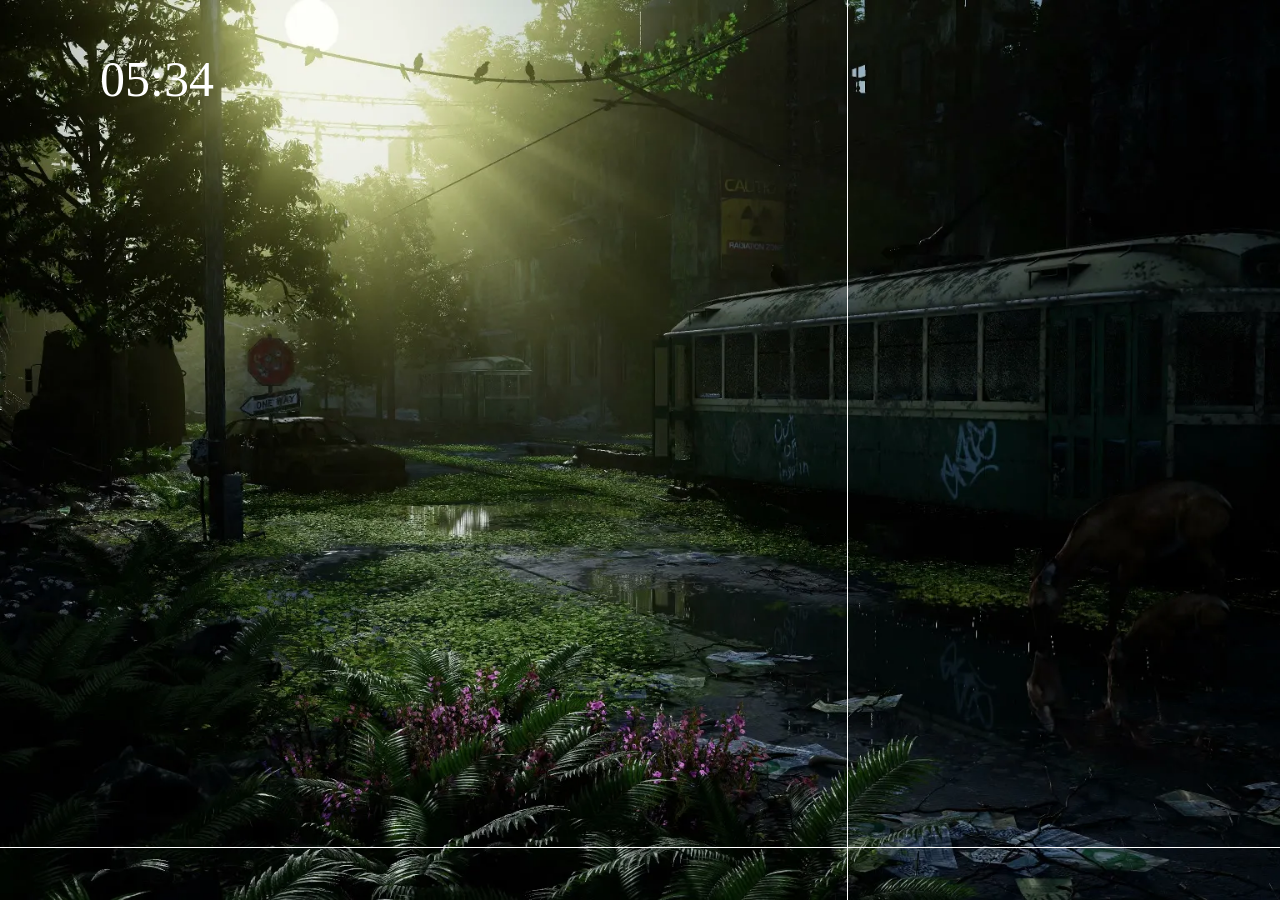
==== index.html @ 36e89e70 "新增AddrLinkGroup模块" ====
<!DOCTYPE html>
<html lang="zh-CN">
<head>
    <meta charset="UTF-8">
    <meta name="viewport" content="width=device-width, initial-scale=1.0">
    <title>1号星球</title>
    <link rel="stylesheet" href="Main/main.css">
    <script src="Plugin/jQuery/jquery-1.11.3.min.js" type="text/javascript" charset="utf-8"></script>
    <script defer src="Main/main.js"></script>
    <link rel="stylesheet" href="Plugin/Time/time.css">
    <script src="Plugin/Time/time.js"></script>
    <link rel="stylesheet" href="Plugin/AddrLinkGroup/addrLinkGroup.css">
    <script src="Plugin/AddrLinkGroup/addrLinkGroup.js"></script>
</head>
<body>
    <div id="top"></div>
    <div id="time-box">
        <div id="time_block">
            <div id="time_context">00:00</div>
            <div id="week_context">XX月XX日 星期X</div>
        </div>
    </div>
    <div id="search-box"></div>
    <div id="body"></div>
    <div id="bottom"></div>
    <div id="addrLinkGroup"></div>
</body>
</html>
---- Main/main.css ----
* {
    margin: 0;
    padding: 0;
    box-sizing: border-box;
}

#background-img,
#background-media {
  position: fixed;
  top: 0;
  left: 0;
  width: 100%;
  height: 100%;
  z-index: -1;
  object-fit: cover;
}


body {
    width: 1920px;
    margin: 0 auto;
}

#top {
    height: 50px;
}

#time-box {
    height: 100px;
    width: 100%;
}

#search-box {
    height: 60px;
}

#body {
    min-height: calc(100vh - 260px);
}

#bottom {
    height: 50px;
}
---- Plugin/Time/time.css ----
#time_block {
	height: 80px;
	color: white;
    text-align: left;
    margin-left: 100px;
}

#time_context {
    width: 100%;
    height: 60px;
    font-size: 50px;
}

#time_block:hover #week_context{
    visibility: visible;
}

#week_context {
    width: 100%;
    height: 20px;
    font-size: 15px;
    display: block;

    visibility: hidden;
}
---- Plugin/AddrLinkGroup/addrLinkGroup.css ----
#addrLinkGroup {
    position: fixed;
    top: calc(50% - 200px);
    left: 50%;
    transform: translate(-50%, -50%);
    min-width: 1000px;
    min-height: 80px;
    background-image: url("../../Image/Back_night.png");
    background-size: cover;
    background-position: center;
    border-radius: 10px;
    padding: 10px;
    opacity: 0;
    transition: opacity 0.5s ease;
    cursor: pointer;
}
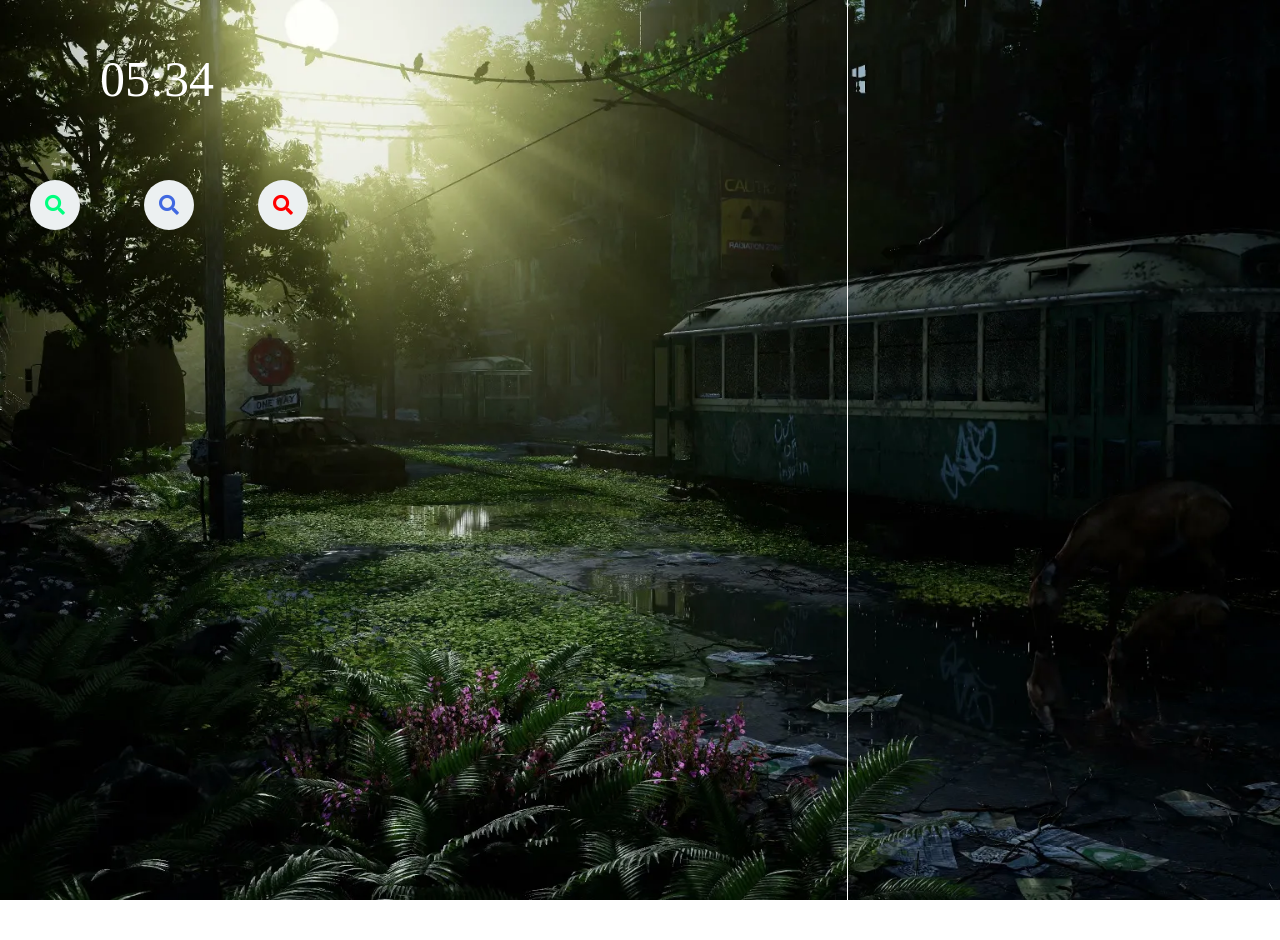
==== commit a7a4aec3: "新增SearchBox" ====
--- a/index.html
+++ b/index.html
@@ -11,6 +11,10 @@
     <script src="Plugin/Time/time.js"></script>
     <link rel="stylesheet" href="Plugin/AddrLinkGroup/addrLinkGroup.css">
     <script src="Plugin/AddrLinkGroup/addrLinkGroup.js"></script>
+    <!-- SearchBox -->
+    <link href="https://cdn.bootcdn.net/ajax/libs/font-awesome/5.15.3/css/all.min.css" rel="stylesheet">
+    <link href="Plugin/SearchBox/SearchBox.css" rel="stylesheet">
+    <script src="Plugin/SearchBox/SearchBox.js" charset="utf-8"></script>
 </head>
 <body>
     <div id="top"></div>
@@ -20,9 +24,40 @@
             <div id="week_context">XX月XX日 星期X</div>
         </div>
     </div>
-    <div id="search-box"></div>
-    <div id="body"></div>
+    <div id="search-box">
+        <div id="search-box">
+                <form id="search1" class="search">
+                    <input id="search-input1" class="search-input" type="text">
+                    <a href="" class="search-btn">
+                        <i class="fas fa-search"></i>
+                    </a>
+                    <input class="search-submit" type="submit">
+                </form>
+                <form id="search2" class="search">
+                    <input id="search-input2" class="search-input" type="text">
+                    <a href=""  class="search-btn">
+                        <i class="fas fa-search"></i>
+                    </a>
+                    <input class="search-submit" type="submit">
+                </form>
+                <form id="search3" class="search">
+                    <input id="search-input3" class="search-input" type="text">
+                    <a href="" class="search-btn">
+                        <i class="fas fa-search"></i>
+                    </a>
+                    <input class="search-submit" type="submit">
+                </form>
+            </div>
+    </div>
+    <div id="body">
+        <div id="addrLinkGroup">
+            <div id="addr-btn-row">
+                <div class="addr-btn" id="edit"><img src="Icon/edit.png" alt="edit"></div>
+                <div class="addr-btn" id="help"><img src="Icon/help.png" alt="help"></div>
+            </div>
+        <div id="addr-link-row"></div>
+    </div>
+    </div>
     <div id="bottom"></div>
-    <div id="addrLinkGroup"></div>
 </body>
 </html>
--- a/Main/main.css
+++ b/Main/main.css
@@ -31,7 +31,7 @@
 }
 
 #search-box {
-    height: 60px;
+    height: 100px;
 }
 
 #body {
--- a/Plugin/AddrLinkGroup/addrLinkGroup.css
+++ b/Plugin/AddrLinkGroup/addrLinkGroup.css
@@ -1,8 +1,5 @@
 #addrLinkGroup {
-    position: fixed;
-    top: calc(50% - 200px);
-    left: 50%;
-    transform: translate(-50%, -50%);
+    margin: 0 300px;
     min-width: 1000px;
     min-height: 80px;
     background-image: url("../../Image/Back_night.png");
@@ -14,3 +11,83 @@
     transition: opacity 0.5s ease;
     cursor: pointer;
 }
+
+#addr-btn-row {
+    display: flex;
+    padding-left: 40px;
+    margin-bottom: 5px;
+}
+
+#addr-link-row {
+    display: flex;
+    flex-wrap: wrap;
+    padding: 5px 0;
+    padding-top: 20px;
+}
+
+.addr-btn {
+    height: 30px;
+    width: 30px;
+    background-color: transparent;
+    border: none;
+    margin-right: 10px;
+    display: flex;
+    align-items: center;
+    justify-content: center;
+    cursor: pointer;
+    transition: background-color 0.3s ease;
+}
+
+.addr-btn:hover {
+    background-color: rgba(255, 255, 255, 0.3);
+    border-radius: 5px;
+}
+
+.addr-btn img {
+    width: 20px;
+    height: 20px;
+}
+
+.addr_link {
+    height: 60px;
+    width: 90px;
+    color: white;
+    display: inline-flex;
+    flex-direction: column;
+    justify-content: center;
+    align-items: center;
+    border: 1px solid white;
+    border-radius: 10px;
+    margin-left: 43px;
+    margin-bottom: 50px;
+    text-align: center;
+    padding: 5px;
+    overflow: hidden;
+    cursor: pointer;
+    text-decoration: none;
+}
+
+.link_name {
+    overflow-wrap: break-word;
+    line-height: 1.2;
+    text-align: center;
+    text-overflow: ellipsis;
+    white-space: nowrap;
+    overflow: hidden;
+    width: 100%;
+}
+
+.key {
+    display: none;
+}
+
+:root {
+    --hover-color: #88b8d8;
+}
+
+.addr_link:hover {
+    color: var(--hover-color);
+    border-color: var(--hover-color);
+    box-shadow: 0 0 10px var(--hover-color), 0 0 20px var(--hover-color);
+    text-shadow: 0 0 2px var(--hover-color), 0 0 2px var(--hover-color), 0 0 5px var(--hover-color);
+}
--- a/Plugin/SearchBox/SearchBox.css
+++ b/Plugin/SearchBox/SearchBox.css
@@ -0,0 +1,90 @@
+/* search */
+.search {
+    height: 50px;
+    margin: 30px;
+    background: #ecf0f1;
+    padding: 10px;
+    border-radius: 30px;
+    display: inline-flex;
+    justify-content: space-between;
+    align-items: center;
+}
+.search-input {
+    background: none;
+    border:none;
+    outline: none;
+    font-size: 20px;
+    color: #444693;
+    width: 0px;
+    transition: 0.5s;
+}
+.search-submit {
+    display: none;
+}
+.search .search-btn {
+    width: 30px;
+    height:30px;
+    display: flex;
+    justify-content: center;
+    align-items: center;
+    text-decoration: none;
+    font-size: 20px;
+}
+.search:hover .search-input{
+    width: 250px !important;
+}
+#search1.clicked #search-input1{
+    width: 250px !important;
+}
+#search2.clicked #search-input2{
+    width: 250px !important;
+}
+#search3.clicked #search-input3{
+    width: 250px !important;
+}
+#search1 .search-btn{
+    color: springgreen;
+}
+#search2 .search-btn{
+    color: royalblue;
+}
+#search3 .search-btn{
+    color: red;
+}
+
+/* 第二种搜索框 */
+#search-box2 {
+    display: flex;
+    justify-content: center
+}
+
+#search4 {
+    display: inline-flex;
+    align-items: center;
+    border-style: solid;
+    border-width: 1px;
+    border-radius: 25px;
+    border-color: white;
+
+    box-shadow: 0 0 10px white;/* 添加发光效果 */
+}
+
+#search4:hover {
+    box-shadow: 0 0 10px white,
+                0 0 20px white; /* 添加发光效果 */
+}
+
+#search-submit1 {
+    padding: 8px;
+    height: 25px;
+}
+
+#search-input4 {
+    height: 30px;
+    width: 400px;
+    padding-left: 20px;
+    font-size: 20px;
+    border: none;
+    background-color: transparent;
+    outline: none;
+}
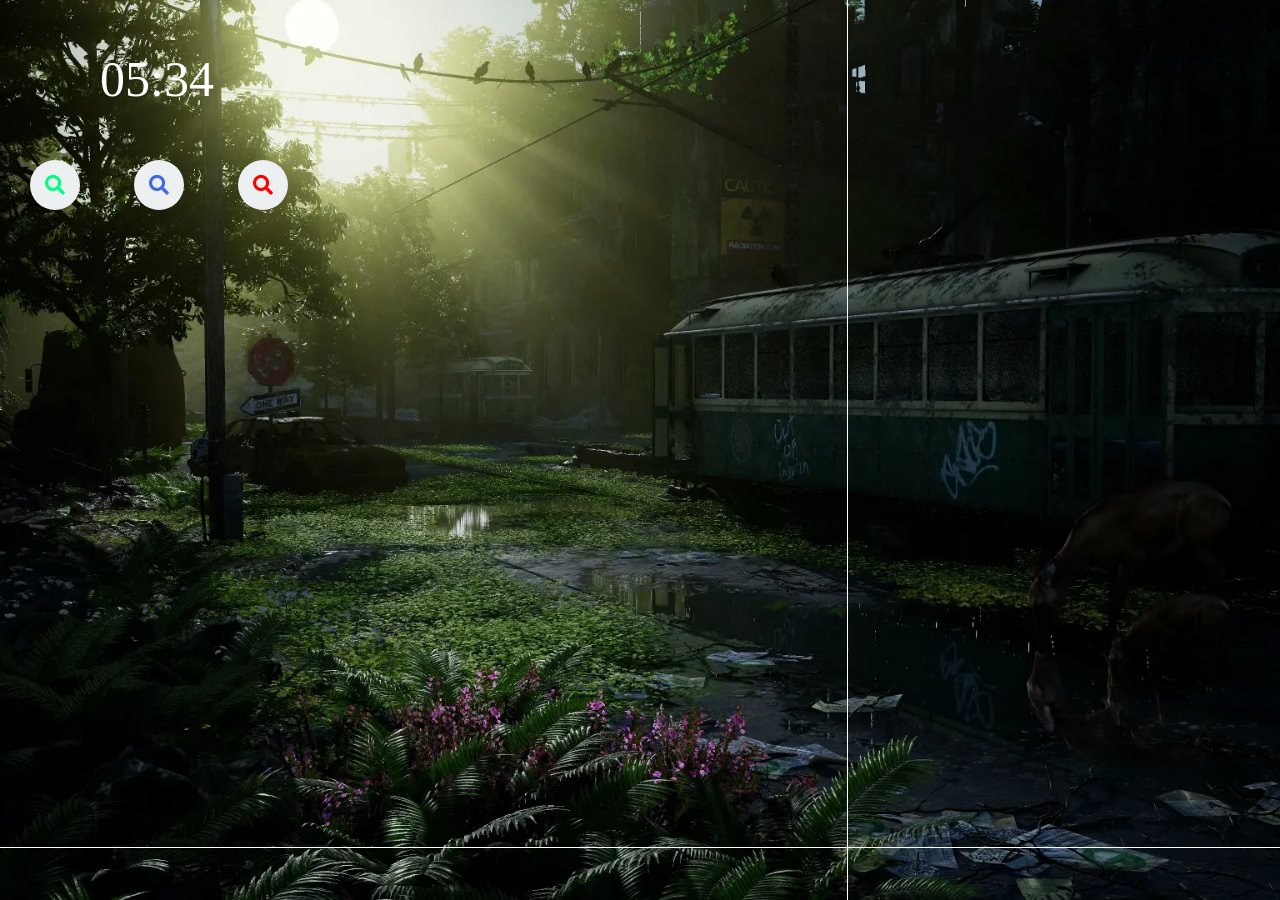
==== commit f488d871: "新增Theme按钮" ====
--- a/index.html
+++ b/index.html
@@ -53,6 +53,7 @@
         <div id="addrLinkGroup">
             <div id="addr-btn-row">
                 <div class="addr-btn" id="edit"><img src="Icon/edit.png" alt="edit"></div>
+                <div class="addr-btn" id="theme"><img src="Icon/theme.png" alt="theme"></div>
                 <div class="addr-btn" id="help"><img src="Icon/help.png" alt="help"></div>
             </div>
         <div id="addr-link-row"></div>
--- a/Main/main.css
+++ b/Main/main.css
@@ -31,11 +31,11 @@
 }
 
 #search-box {
-    height: 100px;
+    height: 70px;
 }
 
 #body {
-    min-height: calc(100vh - 260px);
+    min-height: calc(100vh - 270px);
 }
 
 #bottom {
--- a/Plugin/SearchBox/SearchBox.css
+++ b/Plugin/SearchBox/SearchBox.css
@@ -1,7 +1,7 @@
 /* search */
 .search {
     height: 50px;
-    margin: 30px;
+    margin: 10px 20px 10px 30px;
     background: #ecf0f1;
     padding: 10px;
     border-radius: 30px;
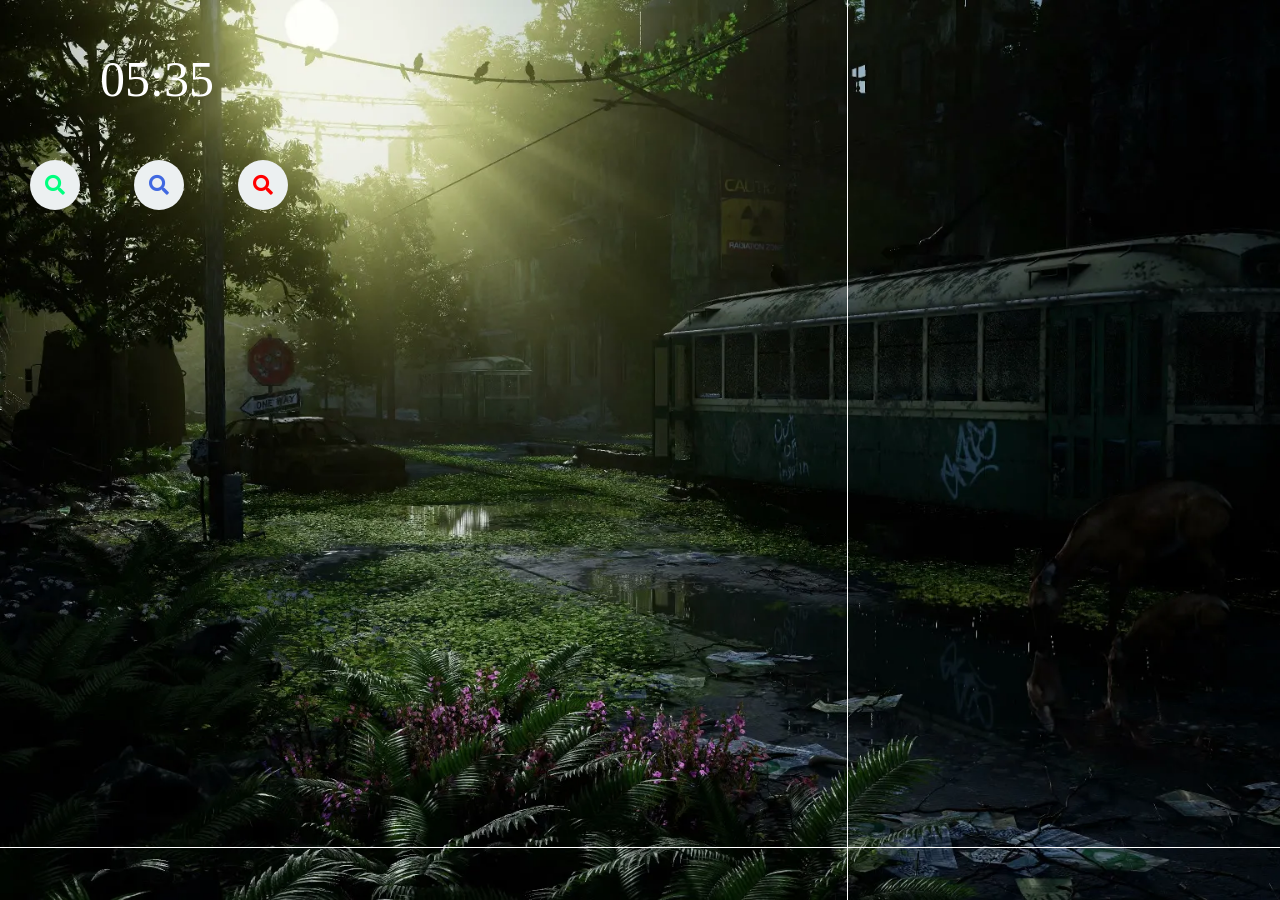
==== commit 0492eb13: "更改theme.png为themes.png" ====
--- a/index.html
+++ b/index.html
@@ -53,7 +53,7 @@
         <div id="addrLinkGroup">
             <div id="addr-btn-row">
                 <div class="addr-btn" id="edit"><img src="Icon/edit.png" alt="edit"></div>
-                <div class="addr-btn" id="theme"><img src="Icon/theme.png" alt="theme"></div>
+                <div class="addr-btn" id="theme"><img src="Icon/themes.png" alt="theme"></div>
                 <div class="addr-btn" id="help"><img src="Icon/help.png" alt="help"></div>
             </div>
         <div id="addr-link-row"></div>
